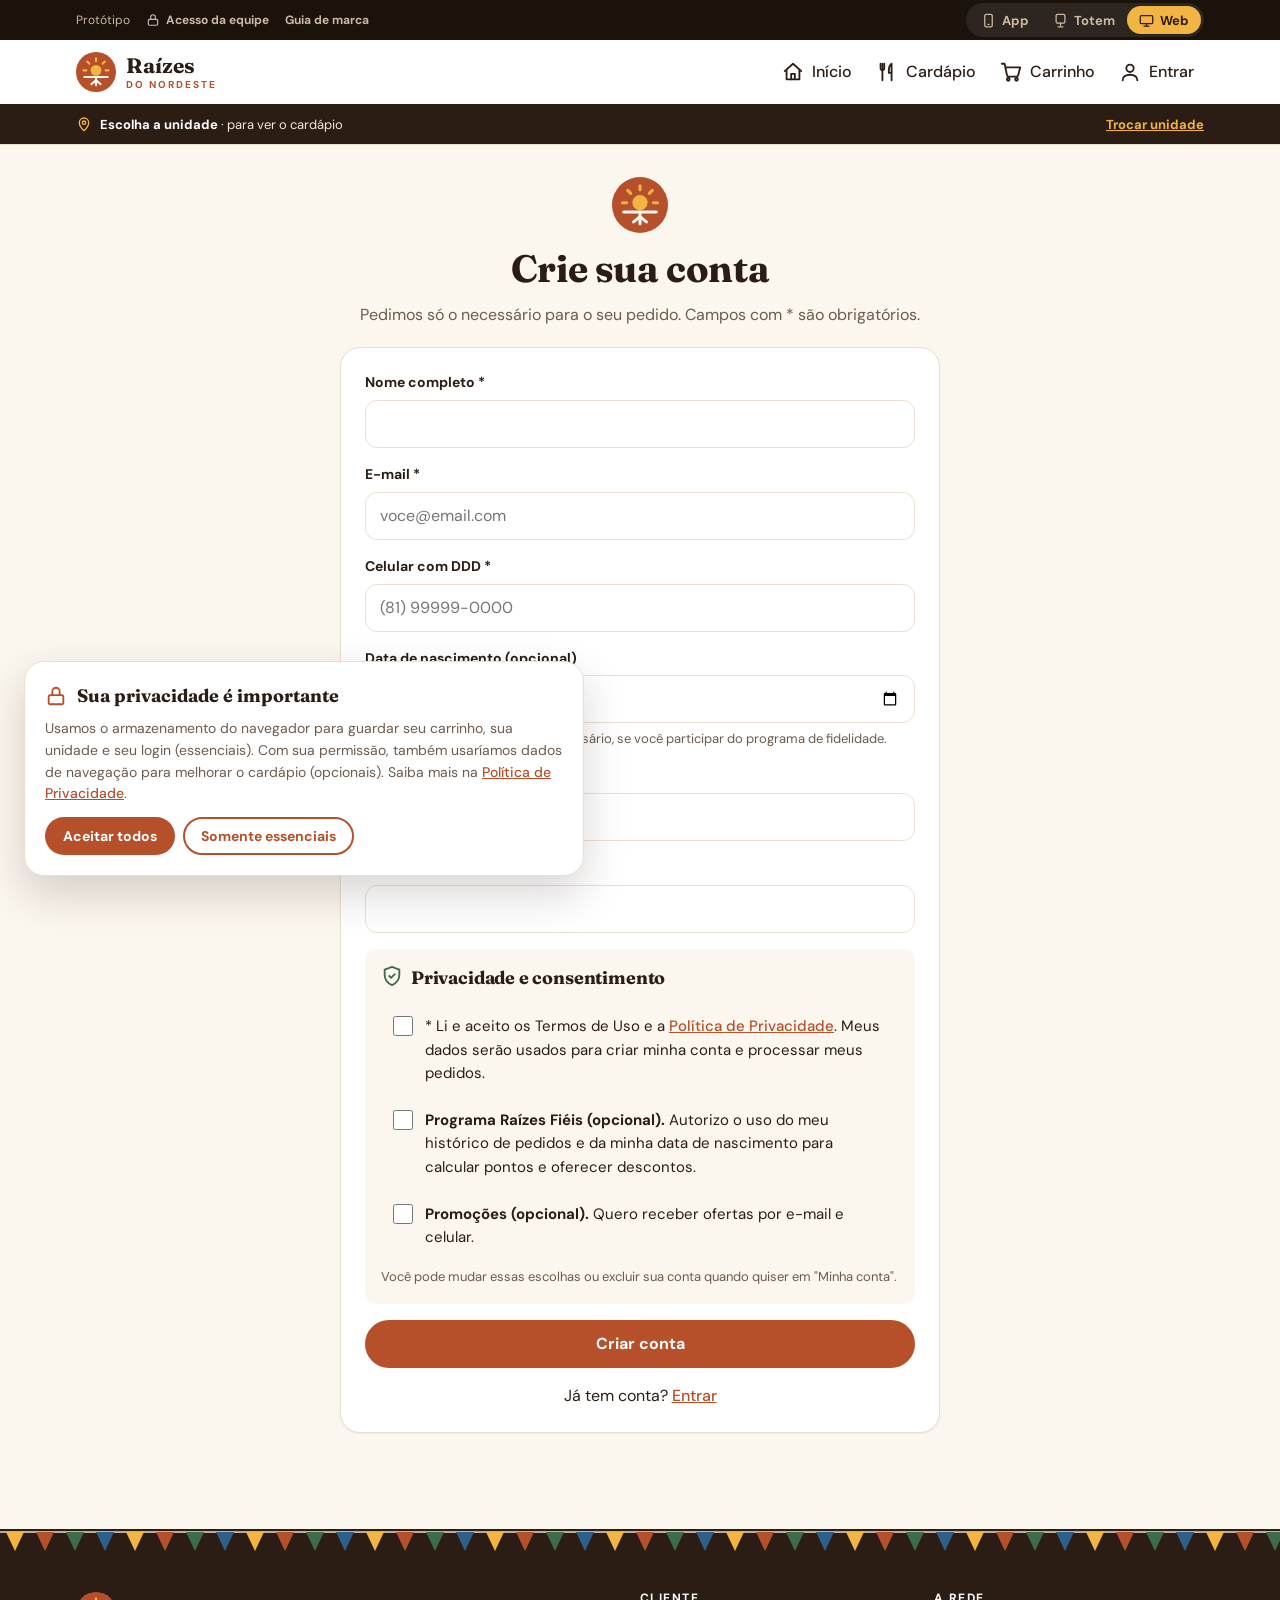
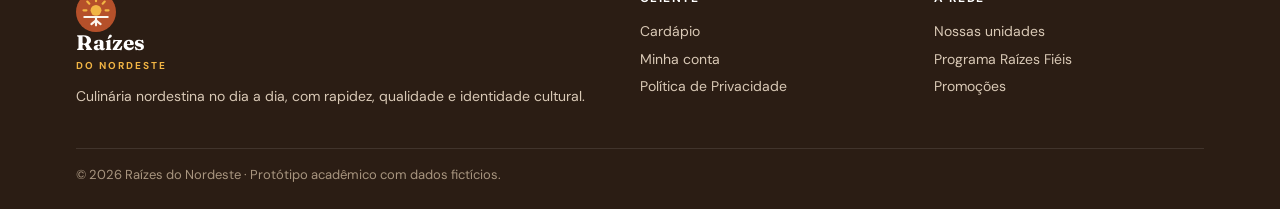
==== cadastro.html @ 204b7883 "Protótipo front-end da rede Raízes do Nordeste Páginas do cliente (início, cardápio, carrinho, pagam" ====
<!DOCTYPE html>
<html lang="pt-BR">
<head>
  <meta charset="UTF-8">
  <meta name="viewport" content="width=device-width, initial-scale=1.0">
  <meta name="theme-color" content="#B5502A">
  <title>Cadastro - Raízes do Nordeste</title>
  <link rel="icon" href="img/logo.svg" type="image/svg+xml">
  <link rel="preconnect" href="https://fonts.googleapis.com">
  <link rel="preconnect" href="https://fonts.gstatic.com" crossorigin>
  <link rel="stylesheet" href="https://fonts.googleapis.com/css2?family=DM+Sans:wght@400;500;700&family=Fraunces:opsz,wght@9..144,600;9..144,700&display=swap">
  <link rel="stylesheet" href="css/style.css?v=9">
</head>
<body>
  <header id="cabecalho"></header>

  <main class="container pagina">
    <div class="auth auth-largo">
      <div class="auth-topo">
        <img src="img/logo.svg" alt="">
        <h1>Crie sua conta</h1>
        <p class="texto-suave">Pedimos só o necessário para o seu pedido. Campos com * são obrigatórios.</p>
      </div>

      <section class="cartao">
        <form id="formCadastro" novalidate>
          <div class="campo">
            <label for="nome">Nome completo *</label>
            <input type="text" id="nome" autocomplete="name">
          </div>
          <div class="campo">
            <label for="email">E-mail *</label>
            <input type="email" id="email" autocomplete="email" placeholder="voce@email.com">
          </div>
          <div class="campo">
            <label for="telefone">Celular com DDD *</label>
            <input type="tel" id="telefone" placeholder="(81) 99999-0000" autocomplete="tel">
          </div>
          <div class="campo">
            <label for="nascimento">Data de nascimento (opcional)</label>
            <input type="date" id="nascimento">
            <p class="ajuda">Usada apenas para ofertas de aniversário, se você participar do programa de fidelidade.</p>
          </div>
          <div class="campo">
            <label for="senha">Senha * (mínimo 6 caracteres)</label>
            <input type="password" id="senha" autocomplete="new-password">
          </div>
          <div class="campo">
            <label for="confirmarSenha">Confirmar senha *</label>
            <input type="password" id="confirmarSenha" autocomplete="new-password">
          </div>

          <div class="caixa-consentimento">
            <h3><span data-icone="escudo"></span>Privacidade e consentimento</h3>

            <label class="opcao-check">
              <input type="checkbox" id="aceiteTermos">
              <span>* Li e aceito os Termos de Uso e a <a href="privacidade.html" target="_blank">Política de Privacidade</a>.
              Meus dados serão usados para criar minha conta e processar meus pedidos.</span>
            </label>

            <label class="opcao-check">
              <input type="checkbox" id="aceiteFidelidade">
              <span><strong>Programa Raízes Fiéis (opcional).</strong> Autorizo o uso do meu histórico de pedidos
              e da minha data de nascimento para calcular pontos e oferecer descontos.</span>
            </label>

            <label class="opcao-check">
              <input type="checkbox" id="aceitePromocoes">
              <span><strong>Promoções (opcional).</strong> Quero receber ofertas por e-mail e celular.</span>
            </label>

            <p class="ajuda">Você pode mudar essas escolhas ou excluir sua conta quando quiser em "Minha conta".</p>
          </div>

          <div id="mensagemCadastro" class="mensagem escondido"></div>
          <button type="submit" class="botao botao-bloco">Criar conta</button>
        </form>

        <p class="centro" style="margin: 16px 0 0;">Já tem conta? <a href="login.html">Entrar</a></p>
      </section>
    </div>
  </main>

  <footer id="rodape"></footer>

  <script src="js/dados.js?v=9"></script>
  <script src="js/comum.js?v=9"></script>
  <script src="js/cadastro.js?v=9"></script>
</body>
</html>
---- css/style.css ----
/* =====================================================================
   RAÍZES DO NORDESTE - DESIGN SYSTEM
   Abordagem mobile-first: o estilo base é para celular e as regras
   de "min-width" no final ajustam para tablet, desktop e totem.
   ===================================================================== */


/* ---------- 1. TOKENS (variáveis da marca) ---------- */

:root {
  /* Cores principais da marca */
  --terracota: #B5502A;
  --terracota-escura: #8E3B1C;
  --terracota-clara: #F8E6DC;
  --sol: #F2B544;
  --sol-escura: #E0A02A;
  --sol-clara: #FDF2D9;
  --mandacaru: #3E6B48;
  --mandacaru-clara: #E4EFE6;
  --cafe: #2B1D14;
  --cafe-medio: #4A3628;

  /* Neutros */
  --areia: #FBF6EE;
  --areia-escura: #F3EADF;
  --branco: #FFFFFF;
  --borda: #EBDFD0;
  --texto: #2B1D14;
  --texto-suave: #6E5B4C;

  /* Cores de feedback */
  --erro: #B42318;
  --erro-clara: #FDECEA;
  --info: #2D5F8B;
  --info-clara: #EAF2F9;

  /* Tipografia */
  --fonte-titulo: "Fraunces", Georgia, serif;
  --fonte-texto: "DM Sans", Arial, Helvetica, sans-serif;

  /* Bordas arredondadas */
  --raio-p: 8px;
  --raio-m: 12px;
  --raio-g: 20px;
  --raio-total: 999px;

  /* Sombras */
  --sombra-p: 0 1px 2px rgba(43, 29, 20, 0.06);
  --sombra-m: 0 8px 24px rgba(43, 29, 20, 0.08);
  --sombra-g: 0 18px 44px rgba(43, 29, 20, 0.18);
}


/* ---------- 2. BASE ---------- */

* {
  box-sizing: border-box;
}

body {
  margin: 0;
  font-family: var(--fonte-texto);
  font-size: 16px;
  line-height: 1.55;
  color: var(--texto);
  background-color: var(--areia);
  -webkit-font-smoothing: antialiased;
  /* Quebra palavras muito longas (ex.: e-mails) para não passar da tela */
  overflow-wrap: break-word;
}

img {
  max-width: 100%;
  display: block;
}

h1,
h2,
h3 {
  font-family: var(--fonte-titulo);
  font-weight: 700;
  line-height: 1.15;
  letter-spacing: -0.01em;
  color: var(--cafe);
  margin: 0 0 12px;
}

h1 {
  font-size: 30px;
}

h2 {
  font-size: 22px;
}

h3 {
  font-size: 18px;
}

p {
  margin: 0 0 12px;
}

a {
  color: var(--terracota);
  font-weight: 500;
}

a:hover {
  color: var(--terracota-escura);
}

:focus-visible {
  outline: 3px solid var(--sol);
  outline-offset: 2px;
}

.escondido {
  display: none !important;
}

.texto-suave {
  color: var(--texto-suave);
}

.texto-pequeno {
  font-size: 14px;
  color: var(--texto-suave);
}

.centro {
  text-align: center;
}

.sobretitulo {
  display: inline-block;
  margin-bottom: 6px;
  font-size: 12px;
  font-weight: 700;
  letter-spacing: 0.14em;
  text-transform: uppercase;
  color: var(--terracota);
}


/* ---------- 3. ESTRUTURA DA PÁGINA ---------- */

.container {
  width: 100%;
  max-width: 1160px;
  margin: 0 auto;
  padding: 0 16px;
}

/* A área da página é um "container": as colunas mudam pela largura dela (ver seção 18) */
.pagina {
  container-type: inline-size;
  container-name: pagina;
  padding-top: 24px;
  padding-bottom: 48px;
}

.pagina-com-barra {
  padding-bottom: 120px;
}

.pagina-topo {
  display: flex;
  flex-wrap: wrap;
  align-items: flex-end;
  justify-content: space-between;
  gap: 16px;
  margin-bottom: 20px;
}

.pagina-topo h1 {
  margin-bottom: 4px;
}

.pagina-topo p {
  margin: 0;
}

.secao {
  margin-bottom: 56px;
}

.secao-cabecalho {
  display: flex;
  flex-wrap: wrap;
  align-items: flex-end;
  justify-content: space-between;
  gap: 12px;
  margin-bottom: 16px;
}

.secao-cabecalho h2 {
  margin: 0;
}

.pilha {
  display: grid;
  gap: 20px;
  align-content: start;
}

.layout-lateral {
  display: grid;
  gap: 20px;
}

/* Evita que tabelas largas estiquem a coluna do grid no celular */
.pilha > *,
.layout-lateral > *,
.grade-relatorios > * {
  min-width: 0;
}


/* ---------- 4. CABEÇALHO ---------- */

/* top negativo: a barra de modo (40px) some ao rolar e o resto do cabeçalho fica fixo */
.cabecalho {
  position: sticky;
  top: -40px;
  z-index: 20;
  background-color: var(--branco);
  border-bottom: 1px solid var(--borda);
}

.cabecalho-linha {
  display: flex;
  align-items: center;
  justify-content: space-between;
  gap: 12px;
  height: 64px;
}

.marca {
  display: flex;
  align-items: center;
  gap: 10px;
  color: var(--cafe);
  text-decoration: none;
}

.marca:hover {
  color: var(--cafe);
}

.marca img {
  width: 40px;
  height: 40px;
}

.marca-nome {
  font-family: var(--fonte-titulo);
  font-size: 21px;
  font-weight: 700;
  line-height: 1;
}

.marca-nome small {
  display: block;
  margin-top: 4px;
  font-family: var(--fonte-texto);
  font-size: 10px;
  font-weight: 700;
  letter-spacing: 0.2em;
  text-transform: uppercase;
  color: var(--terracota);
}

.menu {
  display: flex;
  align-items: center;
  gap: 4px;
}

.menu a {
  position: relative;
  display: flex;
  align-items: center;
  gap: 8px;
  padding: 10px;
  border-radius: var(--raio-m);
  color: var(--texto);
  text-decoration: none;
}

.menu a:hover {
  background-color: var(--areia);
}

.menu a.ativo {
  color: var(--terracota);
  background-color: var(--terracota-clara);
}

/* No celular o menu mostra só os ícones */
.menu a span {
  display: none;
}

.contador {
  position: absolute;
  top: 2px;
  right: 0;
  display: flex;
  align-items: center;
  justify-content: center;
  min-width: 19px;
  height: 19px;
  padding: 0 5px;
  border-radius: var(--raio-total);
  background-color: var(--terracota);
  color: var(--branco);
  font-size: 11px;
  font-weight: 700;
}

.barra-contexto {
  background-color: var(--cafe);
  color: #F3E7D8;
  font-size: 13px;
}

.barra-contexto .container {
  display: flex;
  align-items: center;
  gap: 8px;
  min-height: 38px;
}

.barra-contexto .icone {
  width: 16px;
  height: 16px;
  color: var(--sol);
}

.barra-contexto a {
  margin-left: auto;
  color: var(--sol);
}

.icone {
  width: 22px;
  height: 22px;
  flex-shrink: 0;
}


/* ---------- 5. RODAPÉ ---------- */

.rodape {
  margin-top: 48px;
  padding: 0 0 24px;
  background-color: var(--cafe);
  color: #D9C9B6;
  font-size: 14px;
}

.rodape::before {
  content: "";
  display: block;
  height: 28px;
  margin-bottom: 32px;
  background: url("../img/bandeirinhas.svg") repeat-x;
}

.rodape-grade {
  display: grid;
  gap: 24px;
}

.rodape .marca {
  color: var(--branco);
  margin-bottom: 12px;
}

.rodape .marca-nome small {
  color: var(--sol);
}

.rodape h4 {
  margin: 0 0 10px;
  font-size: 12px;
  letter-spacing: 0.12em;
  text-transform: uppercase;
  color: var(--branco);
}

.rodape a {
  display: block;
  padding: 3px 0;
  color: #D9C9B6;
  font-weight: 400;
  text-decoration: none;
}

.rodape a:hover {
  color: var(--branco);
}

.rodape-final {
  margin: 28px 0 0;
  padding-top: 16px;
  border-top: 1px solid rgba(255, 255, 255, 0.1);
  font-size: 13px;
  color: #A8957F;
}


/* ---------- 6. BOTÕES ---------- */

.botao {
  display: inline-flex;
  align-items: center;
  justify-content: center;
  gap: 8px;
  min-height: 48px;
  padding: 0 22px;
  border: 2px solid transparent;
  border-radius: var(--raio-total);
  background-color: var(--terracota);
  color: var(--branco);
  font-family: var(--fonte-texto);
  font-size: 16px;
  font-weight: 700;
  text-decoration: none;
  cursor: pointer;
  transition: background-color 0.15s, transform 0.1s;
}

.botao:hover {
  background-color: var(--terracota-escura);
  color: var(--branco);
}

.botao:active {
  transform: translateY(1px);
}

.botao:disabled {
  background-color: #D8CBBB;
  color: var(--branco);
  cursor: not-allowed;
}

.botao .icone {
  width: 18px;
  height: 18px;
}

.botao-secundario {
  background-color: transparent;
  border-color: var(--terracota);
  color: var(--terracota);
}

.botao-secundario:hover {
  background-color: var(--terracota-clara);
  color: var(--terracota-escura);
}

.botao-sol {
  background-color: var(--sol);
  color: var(--cafe);
}

.botao-sol:hover {
  background-color: var(--sol-escura);
  color: var(--cafe);
}

.botao-fantasma {
  background-color: transparent;
  color: var(--texto);
}

.botao-fantasma:hover {
  background-color: var(--areia-escura);
  color: var(--texto);
}

.botao-perigo {
  background-color: var(--erro);
}

.botao-perigo:hover {
  background-color: #8F1C13;
}

.botao-pequeno {
  min-height: 38px;
  padding: 0 16px;
  font-size: 14px;
}

.botao-bloco {
  width: 100%;
}


/* ---------- 7. FORMULÁRIOS ---------- */

.campo {
  margin-bottom: 16px;
}

label {
  display: block;
  margin-bottom: 6px;
  font-size: 14px;
  font-weight: 700;
}

input[type="text"],
input[type="email"],
input[type="password"],
input[type="tel"],
input[type="date"],
select {
  width: 100%;
  height: 48px;
  padding: 0 14px;
  border: 1.5px solid var(--borda);
  border-radius: var(--raio-m);
  background-color: var(--branco);
  color: var(--texto);
  font-family: var(--fonte-texto);
  font-size: 16px;
  transition: border-color 0.15s, box-shadow 0.15s;
}

input:focus,
select:focus {
  outline: none;
  border-color: var(--terracota);
  box-shadow: 0 0 0 4px var(--terracota-clara);
}

input:disabled {
  background-color: var(--areia);
  color: var(--texto-suave);
}

input[type="checkbox"],
input[type="radio"] {
  width: 20px;
  height: 20px;
  margin: 1px 0 0;
  flex-shrink: 0;
  accent-color: var(--terracota);
}

.ajuda {
  margin: 6px 0 0;
  font-size: 13px;
  color: var(--texto-suave);
}

.linha {
  display: flex;
  gap: 8px;
}

.linha input {
  flex: 1;
  min-width: 0;
}

.opcao-check {
  display: flex;
  align-items: flex-start;
  gap: 12px;
  padding: 12px;
  margin: 0;
  border-radius: var(--raio-m);
  font-size: 15px;
  font-weight: 400;
  cursor: pointer;
}

.opcao-check:hover {
  background-color: var(--areia);
}

/* Cartão de opção clicável (canal, unidade, tipo de pedido, pagamento) */
.grade-opcoes {
  display: grid;
  gap: 12px;
}

.opcao-cartao {
  position: relative;
  display: flex;
  align-items: center;
  gap: 14px;
  width: 100%;
  margin: 0;
  padding: 16px;
  border: 2px solid var(--borda);
  border-radius: var(--raio-m);
  background-color: var(--branco);
  color: var(--texto);
  font-family: var(--fonte-texto);
  font-size: 16px;
  font-weight: 400;
  text-align: left;
  cursor: pointer;
  transition: border-color 0.15s, background-color 0.15s, box-shadow 0.15s;
}

.opcao-cartao:hover {
  border-color: #D9C3AA;
}

.opcao-cartao.selecionado,
.opcao-cartao:has(input:checked) {
  border-color: var(--terracota);
  background-color: #FFF9F5;
  box-shadow: 0 0 0 3px var(--terracota-clara);
}

/* O radio fica escondido: o próprio cartão mostra a seleção */
.opcao-cartao input[type="radio"] {
  position: absolute;
  opacity: 0;
}

.opcao-cartao:has(input:focus-visible) {
  outline: 3px solid var(--sol);
}

.opcao-cartao strong {
  display: block;
}

.opcao-cartao small {
  display: block;
  font-size: 14px;
  color: var(--texto-suave);
}

.opcao-cartao .selo {
  margin-top: 6px;
}

.icone-caixa {
  display: flex;
  align-items: center;
  justify-content: center;
  width: 46px;
  height: 46px;
  border-radius: var(--raio-m);
  background-color: var(--terracota-clara);
  color: var(--terracota);
  flex-shrink: 0;
}


/* ---------- 8. CARTÕES, SELOS, CHIPS E MENSAGENS ---------- */

.cartao {
  padding: 20px;
  border: 1px solid var(--borda);
  border-radius: var(--raio-g);
  background-color: var(--branco);
  box-shadow: var(--sombra-p);
}

.cartao.secao h2 {
  display: flex;
  align-items: center;
}

.passo-numero {
  display: inline-flex;
  align-items: center;
  justify-content: center;
  width: 30px;
  height: 30px;
  margin-right: 10px;
  border-radius: 50%;
  background-color: var(--terracota);
  color: var(--branco);
  font-family: var(--fonte-texto);
  font-size: 14px;
  flex-shrink: 0;
}

.selo {
  display: inline-flex;
  align-items: center;
  gap: 4px;
  padding: 3px 10px;
  border-radius: var(--raio-total);
  background-color: var(--areia-escura);
  color: var(--texto-suave);
  font-size: 12px;
  font-weight: 700;
  white-space: nowrap;
}

.selo-sol {
  background-color: var(--sol-clara);
  color: #8A5A00;
}

.selo-verde {
  background-color: var(--mandacaru-clara);
  color: var(--mandacaru);
}

.selo-terracota {
  background-color: var(--terracota-clara);
  color: var(--terracota-escura);
}

.selo-erro {
  background-color: var(--erro-clara);
  color: var(--erro);
}

.chips {
  display: flex;
  gap: 8px;
  overflow-x: auto;
  padding: 4px 0 14px;
  scrollbar-width: none;
}

.chip {
  height: 40px;
  padding: 0 18px;
  border: 1.5px solid var(--borda);
  border-radius: var(--raio-total);
  background-color: var(--branco);
  color: var(--texto);
  font-family: var(--fonte-texto);
  font-size: 15px;
  font-weight: 500;
  white-space: nowrap;
  cursor: pointer;
}

.chip:hover {
  border-color: #D9C3AA;
}

.chip.ativo {
  border-color: var(--cafe);
  background-color: var(--cafe);
  color: var(--branco);
}

.mensagem {
  display: flex;
  align-items: flex-start;
  gap: 10px;
  margin: 12px 0;
  padding: 12px 14px;
  border: 1px solid transparent;
  border-radius: var(--raio-m);
  font-size: 15px;
}

.mensagem .icone {
  width: 20px;
  height: 20px;
  margin-top: 1px;
}

.erro {
  background-color: var(--erro-clara);
  border-color: #F6C9C4;
  color: var(--erro);
}

.sucesso {
  background-color: var(--mandacaru-clara);
  border-color: #C4DCC9;
  color: var(--mandacaru);
}

.aviso {
  background-color: var(--sol-clara);
  border-color: #F4DDA6;
  color: #7A5000;
}

.info {
  background-color: var(--info-clara);
  border-color: #CADDEE;
  color: var(--info);
}

.estado-vazio {
  padding: 48px 20px;
  text-align: center;
}

.estado-vazio-icone {
  display: inline-flex;
  align-items: center;
  justify-content: center;
  width: 72px;
  height: 72px;
  margin-bottom: 12px;
  border-radius: 50%;
  background-color: var(--terracota-clara);
  color: var(--terracota);
}

.estado-vazio-icone .icone {
  width: 32px;
  height: 32px;
}

/* Aviso rápido que aparece e some (ex.: item adicionado) */
.toast {
  position: fixed;
  top: 84px;
  left: 50%;
  z-index: 50;
  display: flex;
  align-items: center;
  gap: 8px;
  max-width: calc(100% - 32px);
  padding: 12px 20px;
  border-radius: var(--raio-total);
  background-color: var(--mandacaru);
  color: var(--branco);
  font-weight: 500;
  box-shadow: var(--sombra-g);
  transform: translateX(-50%);
  animation: aparecer 0.25s ease;
}

@keyframes aparecer {
  from {
    opacity: 0;
    transform: translate(-50%, -8px);
  }
  to {
    opacity: 1;
    transform: translate(-50%, 0);
  }
}

.carregando {
  display: inline-block;
  width: 18px;
  height: 18px;
  border: 3px solid rgba(255, 255, 255, 0.4);
  border-top-color: var(--branco);
  border-radius: 50%;
  animation: girar 0.8s linear infinite;
}

@keyframes girar {
  to {
    transform: rotate(360deg);
  }
}


/* ---------- 9. AVISO DE PRIVACIDADE (LGPD) ---------- */

.aviso-lgpd {
  position: fixed;
  left: 16px;
  right: 16px;
  bottom: 16px;
  z-index: 40;
  max-width: 560px;
  padding: 20px;
  border: 1px solid var(--borda);
  border-radius: var(--raio-g);
  background-color: var(--branco);
  box-shadow: var(--sombra-g);
  animation: subir 0.3s ease;
}

@keyframes subir {
  from {
    opacity: 0;
    transform: translateY(16px);
  }
  to {
    opacity: 1;
    transform: translateY(0);
  }
}

.aviso-lgpd-topo {
  display: flex;
  align-items: center;
  gap: 10px;
  margin-bottom: 8px;
  font-family: var(--fonte-titulo);
  font-size: 18px;
  color: var(--cafe);
}

.aviso-lgpd-topo .icone {
  color: var(--terracota);
}

.aviso-lgpd p {
  font-size: 14px;
  color: var(--texto-suave);
}

.aviso-lgpd-botoes {
  display: flex;
  flex-wrap: wrap;
  gap: 8px;
}


/* ---------- 10. PÁGINA INICIAL ---------- */

/* Hero no estilo de loja online: texto à esquerda e vitrine com a foto à direita */
.hero-loja {
  display: grid;
  gap: 40px;
  align-items: center;
  padding: 12px 0 48px;
}

.hero-texto h1 {
  margin: 16px 0;
  font-size: 40px;
  line-height: 1.05;
  letter-spacing: -0.02em;
}

.hero-texto h1 span {
  color: var(--terracota);
}

.hero-texto p {
  max-width: 520px;
  font-size: 18px;
  color: var(--texto-suave);
}

.hero-botoes {
  display: flex;
  flex-wrap: wrap;
  gap: 12px;
  margin: 28px 0 32px;
}

.hero-numeros {
  display: flex;
  flex-wrap: wrap;
  gap: 16px 32px;
}

.hero-numeros strong {
  display: block;
  font-family: var(--fonte-titulo);
  font-size: 26px;
  line-height: 1.1;
  color: var(--cafe);
}

.hero-numeros span {
  font-size: 14px;
  color: var(--texto-suave);
}

.hero-vitrine {
  position: relative;
  margin: 0 8px 24px;
}

/* Bloco terracota inclinado atrás da foto */
.hero-vitrine::before {
  content: "";
  position: absolute;
  top: 10%;
  right: -8px;
  bottom: -16px;
  left: 14%;
  border-radius: 40px;
  background-color: var(--terracota);
  transform: rotate(3deg);
}

.hero-foto {
  position: relative;
  display: flex;
  align-items: center;
  justify-content: center;
  aspect-ratio: 4 / 3;
  border-radius: 32px;
  background-color: var(--branco);
  box-shadow: var(--sombra-g);
  overflow: hidden;
}

.hero-foto img {
  width: 100%;
  height: 100%;
  object-fit: contain;
}

.flutuante {
  position: absolute;
  display: flex;
  align-items: center;
  gap: 12px;
  padding: 10px 16px 10px 10px;
  border-radius: 16px;
  background-color: var(--branco);
  box-shadow: var(--sombra-m);
  font-size: 13px;
}

.flutuante img {
  width: 52px;
  height: 52px;
  border-radius: 12px;
  object-fit: contain;
}

.flutuante strong {
  display: block;
  font-size: 14px;
  line-height: 1.2;
}

.flutuante small {
  display: block;
  font-size: 12px;
  color: var(--texto-suave);
}

.flutuante .preco-mini {
  font-weight: 700;
  color: var(--terracota);
}

.flutuante .icone-caixa {
  width: 40px;
  height: 40px;
  background-color: var(--mandacaru-clara);
  color: var(--mandacaru);
}

.flutuante-produto {
  left: 0;
  bottom: -24px;
}

.flutuante-status {
  top: 16px;
  right: 0;
}

/* Títulos das seções da página inicial */
.titulo-secao {
  font-size: 28px;
}

.link-seta {
  display: inline-flex;
  align-items: center;
  gap: 6px;
  font-weight: 700;
  text-decoration: none;
  white-space: nowrap;
}

.link-seta .icone {
  width: 18px;
  height: 18px;
}

.beneficios {
  display: grid;
  gap: 12px;
  margin-bottom: 56px;
}

.beneficio {
  display: flex;
  align-items: flex-start;
  gap: 14px;
  padding: 18px;
  border: 1px solid var(--borda);
  border-radius: var(--raio-g);
  background-color: var(--branco);
}

.beneficio strong {
  display: block;
}

.beneficio p {
  margin: 0;
  font-size: 14px;
  color: var(--texto-suave);
}

.categorias {
  display: grid;
  grid-template-columns: repeat(2, 1fr);
  gap: 12px;
}

.categoria {
  display: flex;
  flex-direction: column;
  align-items: center;
  gap: 6px;
  padding: 16px 12px;
  border: 1px solid var(--borda);
  border-radius: var(--raio-g);
  background-color: var(--branco);
  color: var(--texto);
  font-weight: 700;
  text-align: center;
  text-decoration: none;
  transition: border-color 0.15s, transform 0.15s;
}

.categoria:hover {
  border-color: var(--terracota);
  color: var(--texto);
  transform: translateY(-2px);
}

.categoria img {
  width: 100px;
  height: 100px;
  object-fit: contain;
}

.categoria small {
  font-size: 13px;
  font-weight: 400;
  color: var(--texto-suave);
}

.banner-fidelidade {
  display: grid;
  gap: 32px;
  align-items: center;
  margin-bottom: 56px;
  padding: 32px 24px;
  border-radius: 28px;
  background: linear-gradient(135deg, var(--cafe) 0%, #5A3A26 100%);
  color: #E8D9C6;
}

.banner-fidelidade h2 {
  font-size: 32px;
  color: var(--branco);
}

.banner-fidelidade .sobretitulo {
  color: var(--sol);
}

.cartao-pontos {
  justify-self: center;
  width: 100%;
  max-width: 340px;
  padding: 24px;
  border-radius: 20px;
  background: linear-gradient(135deg, var(--sol) 0%, #E8962A 100%);
  color: var(--cafe);
  box-shadow: 0 20px 40px rgba(0, 0, 0, 0.25);
  transform: rotate(-3deg);
}

.cartao-pontos span {
  font-size: 12px;
  font-weight: 700;
  letter-spacing: 0.14em;
  text-transform: uppercase;
}

.cartao-pontos strong {
  display: block;
  margin: 20px 0 6px;
  font-family: var(--fonte-titulo);
  font-size: 44px;
  line-height: 1;
}

.cartao-pontos .barra-progresso {
  background-color: rgba(43, 29, 20, 0.15);
}

.cartao-pontos .barra-progresso div {
  background-color: var(--cafe);
}

.grade-promocoes {
  display: grid;
  gap: 16px;
}

.cupom {
  display: flex;
  border: 1px solid var(--borda);
  border-radius: var(--raio-g);
  background-color: var(--branco);
  overflow: hidden;
  box-shadow: var(--sombra-p);
}

.cupom-info {
  flex: 1;
  padding: 18px;
}

.cupom-info h3 {
  margin: 8px 0 4px;
}

.cupom-info p {
  margin: 0;
  font-size: 14px;
  color: var(--texto-suave);
}

.cupom-codigo {
  display: flex;
  flex-direction: column;
  align-items: center;
  justify-content: center;
  min-width: 118px;
  padding: 16px;
  border-left: 2px dashed var(--borda);
  background-color: var(--sol-clara);
  text-align: center;
}

.cupom-codigo small {
  font-size: 12px;
  color: var(--texto-suave);
}

.cupom-codigo strong {
  font-family: var(--fonte-titulo);
  font-size: 18px;
  letter-spacing: 0.04em;
}

.historia {
  display: grid;
  gap: 24px;
  margin-bottom: 56px;
  padding: 32px 24px;
  border: 1px solid var(--borda);
  border-radius: 28px;
  background-color: var(--branco);
}

.historia h2 {
  font-size: 30px;
}

.historia p {
  color: var(--texto-suave);
}

.historia-numeros {
  display: grid;
  grid-template-columns: repeat(3, 1fr);
  gap: 12px;
}

.historia-numeros div {
  padding: 16px 8px;
  border-radius: 16px;
  background-color: var(--areia);
  text-align: center;
}

.historia-numeros strong {
  display: block;
  font-family: var(--fonte-titulo);
  font-size: 28px;
  color: var(--terracota);
}

.historia-numeros span {
  font-size: 13px;
  color: var(--texto-suave);
}

.grade-unidades {
  display: grid;
  gap: 16px;
}

.unidade {
  display: flex;
  flex-direction: column;
  gap: 6px;
  padding: 20px;
  border: 1px solid var(--borda);
  border-radius: var(--raio-g);
  background-color: var(--branco);
}

.unidade.atual {
  border-color: var(--terracota);
  box-shadow: 0 0 0 3px var(--terracota-clara);
}

.unidade h3 {
  margin: 4px 0 0;
}

.unidade p {
  margin: 0;
  font-size: 14px;
  color: var(--texto-suave);
}

.unidade .botao {
  margin-top: 12px;
}

.grade-canais {
  display: grid;
  gap: 16px;
}

.canal {
  padding: 20px;
  border-radius: var(--raio-g);
  background-color: var(--areia-escura);
}

.canal .icone-caixa {
  margin-bottom: 12px;
  background-color: var(--branco);
}

.canal h3 {
  margin-bottom: 6px;
}

.canal p {
  margin: 0;
  font-size: 14px;
  color: var(--texto-suave);
}


/* ---------- 11. CARDÁPIO ---------- */

.grade-produtos {
  display: grid;
  grid-template-columns: 1fr;
  gap: 16px;
}

/* Cartão de produto no estilo de loja online: foto em fundo branco */
.produto {
  display: flex;
  flex-direction: column;
  border: 1px solid var(--borda);
  border-radius: var(--raio-g);
  background-color: var(--branco);
  overflow: hidden;
  box-shadow: var(--sombra-p);
  transition: box-shadow 0.2s, transform 0.2s;
}

.produto:hover {
  box-shadow: var(--sombra-m);
  transform: translateY(-3px);
}

.produto-imagem {
  position: relative;
  display: flex;
  align-items: center;
  justify-content: center;
  aspect-ratio: 4 / 3;
  border-bottom: 1px solid var(--areia-escura);
  background-color: var(--branco);
  overflow: hidden;
}

.produto-imagem img {
  width: 100%;
  height: 100%;
  padding: 8px;
  object-fit: contain;
  transition: transform 0.3s;
}

.produto:hover .produto-imagem img {
  transform: scale(1.05);
}

.produto-imagem .selo {
  position: absolute;
  top: 12px;
  left: 12px;
  z-index: 1;
}

.produto-corpo {
  display: flex;
  flex-direction: column;
  flex: 1;
  padding: 16px;
}

.produto-categoria {
  margin-bottom: 4px;
  font-size: 12px;
  font-weight: 700;
  letter-spacing: 0.08em;
  text-transform: uppercase;
  color: var(--terracota);
}

.produto-corpo h3 {
  margin-bottom: 6px;
}

.produto-corpo p {
  display: -webkit-box;
  margin: 0;
  overflow: hidden;
  font-size: 14px;
  color: var(--texto-suave);
  -webkit-line-clamp: 2;
  -webkit-box-orient: vertical;
}

.produto-rodape {
  display: flex;
  align-items: center;
  justify-content: space-between;
  gap: 8px;
  margin-top: auto;
  padding-top: 16px;
}

.preco {
  font-family: var(--fonte-titulo);
  font-size: 22px;
  font-weight: 700;
  color: var(--cafe);
  white-space: nowrap;
}

.botao-adicionar {
  display: flex;
  align-items: center;
  justify-content: center;
  width: 46px;
  height: 46px;
  border: none;
  border-radius: 50%;
  background-color: var(--terracota);
  color: var(--branco);
  box-shadow: 0 6px 14px rgba(181, 80, 42, 0.35);
  cursor: pointer;
  flex-shrink: 0;
  transition: background-color 0.15s, transform 0.15s;
}

.botao-adicionar:hover {
  background-color: var(--terracota-escura);
  transform: scale(1.06);
}

.produto.indisponivel .produto-imagem img {
  opacity: 0.45;
  filter: grayscale(1);
}

/* Barra fixa com o resumo do carrinho */
.barra-carrinho {
  position: fixed;
  left: 16px;
  right: 16px;
  bottom: 16px;
  z-index: 15;
  display: flex;
  align-items: center;
  justify-content: space-between;
  gap: 12px;
  padding: 8px 8px 8px 22px;
  border-radius: var(--raio-total);
  background-color: var(--cafe);
  color: var(--branco);
  text-decoration: none;
  box-shadow: var(--sombra-g);
}

.barra-carrinho:hover {
  color: var(--branco);
}

.barra-carrinho small {
  display: block;
  font-size: 12px;
  color: #D9C9B6;
}

.barra-carrinho strong {
  font-family: var(--fonte-titulo);
  font-size: 19px;
}


/* ---------- 12. CARRINHO, PAGAMENTO E RESUMO ---------- */

.item-carrinho {
  display: grid;
  grid-template-columns: 64px minmax(0, 1fr);
  gap: 10px 14px;
  align-items: center;
  padding: 14px 0;
  border-bottom: 1px solid var(--borda);
}

.item-carrinho:last-child {
  border-bottom: none;
}

.item-imagem {
  display: flex;
  align-items: center;
  justify-content: center;
  width: 64px;
  height: 64px;
  border: 1px solid var(--areia-escura);
  border-radius: 14px;
  background-color: var(--branco);
  overflow: hidden;
}

.item-imagem img {
  width: 100%;
  height: 100%;
  padding: 4px;
  object-fit: contain;
}

.item-info small {
  display: block;
  font-size: 14px;
  color: var(--texto-suave);
}

.item-acoes {
  grid-column: 2;
  display: flex;
  flex-wrap: wrap;
  align-items: center;
  justify-content: space-between;
  gap: 8px 12px;
}

.item-total {
  font-family: var(--fonte-titulo);
  font-size: 17px;
  white-space: nowrap;
}

.quantidade {
  display: inline-flex;
  align-items: center;
  border: 1.5px solid var(--borda);
  border-radius: var(--raio-total);
}

.quantidade button {
  width: 36px;
  height: 36px;
  border: none;
  background: none;
  color: var(--terracota);
  font-size: 20px;
  font-weight: 700;
  cursor: pointer;
}

.quantidade span {
  min-width: 26px;
  font-weight: 700;
  text-align: center;
}

.link-remover {
  border: none;
  background: none;
  color: var(--texto-suave);
  font-family: var(--fonte-texto);
  font-size: 13px;
  text-decoration: underline;
  cursor: pointer;
}

.link-remover:hover {
  color: var(--erro);
}

.resumo-linha {
  display: flex;
  justify-content: space-between;
  gap: 12px;
  padding: 5px 0;
  color: var(--texto-suave);
}

.resumo-linha span:last-child {
  white-space: nowrap;
}

.resumo-total {
  margin-top: 8px;
  padding-top: 14px;
  border-top: 1px dashed var(--borda);
  color: var(--cafe);
  font-size: 18px;
  font-weight: 700;
}

.resumo-total span:last-child {
  font-family: var(--fonte-titulo);
  font-size: 24px;
}

.desconto-valor {
  color: var(--mandacaru);
  font-weight: 700;
}

.seguro {
  display: flex;
  align-items: center;
  justify-content: center;
  gap: 6px;
  margin: 12px 0 0;
  font-size: 13px;
  color: var(--texto-suave);
}

.seguro .icone {
  width: 16px;
  height: 16px;
}

.caixa-pontos {
  margin: 16px 0;
  padding: 14px;
  border-radius: var(--raio-m);
  background-color: var(--sol-clara);
  font-size: 14px;
}

.caixa-pontos-topo {
  display: flex;
  align-items: center;
  gap: 8px;
  margin-bottom: 4px;
}

.caixa-pontos-topo .icone {
  width: 18px;
  height: 18px;
  color: var(--sol-escura);
}

.caixa-pontos-topo span {
  margin-left: auto;
  font-weight: 700;
}

.caixa-pontos p {
  margin: 0;
}

.caixa-pontos .opcao-check {
  padding: 8px 0 0;
}

.caixa-pontos .opcao-check:hover {
  background: none;
}

.simulacao {
  border: 2px dashed #D9C3AA;
  background-color: #FFFDF9;
  box-shadow: none;
}


/* ---------- 13. ACOMPANHAMENTO DO PEDIDO ---------- */

.pedido-topo {
  display: flex;
  flex-wrap: wrap;
  align-items: center;
  gap: 20px;
}

.ticket {
  padding: 16px 24px;
  border: 2px dashed var(--sol);
  border-radius: var(--raio-g);
  background-color: var(--sol-clara);
  text-align: center;
}

.ticket small {
  display: block;
  font-size: 12px;
  font-weight: 700;
  letter-spacing: 0.1em;
  text-transform: uppercase;
  color: var(--texto-suave);
}

.ticket strong {
  display: block;
  font-family: var(--fonte-titulo);
  font-size: 52px;
  line-height: 1.05;
  color: var(--cafe);
}

/* Linha do tempo do status: vertical no celular */
.etapas {
  display: grid;
  margin: 28px 0 8px;
  padding: 0;
  list-style: none;
}

.etapa {
  position: relative;
  display: flex;
  align-items: center;
  gap: 14px;
  padding-bottom: 24px;
  color: var(--texto-suave);
}

.etapa:last-child {
  padding-bottom: 0;
}

.etapa::before {
  content: "";
  position: absolute;
  top: 38px;
  bottom: 0;
  left: 18px;
  width: 2px;
  background-color: var(--borda);
}

.etapa:last-child::before {
  display: none;
}

.etapa-marcador {
  position: relative;
  z-index: 1;
  display: flex;
  align-items: center;
  justify-content: center;
  width: 38px;
  height: 38px;
  border: 2px solid var(--borda);
  border-radius: 50%;
  background-color: var(--branco);
  font-weight: 700;
  flex-shrink: 0;
}

.etapa-marcador .icone {
  width: 18px;
  height: 18px;
}

.etapa.feita {
  color: var(--mandacaru);
}

.etapa.feita::before {
  background-color: var(--mandacaru);
}

.etapa.feita .etapa-marcador {
  border-color: var(--mandacaru);
  background-color: var(--mandacaru);
  color: var(--branco);
}

.etapa.atual {
  color: var(--cafe);
  font-weight: 700;
}

.etapa.atual .etapa-marcador {
  border-color: var(--terracota);
  background-color: var(--terracota);
  color: var(--branco);
  box-shadow: 0 0 0 6px var(--terracota-clara);
}

.etapa.cancelada {
  color: var(--erro);
  font-weight: 700;
}

.etapa.cancelada .etapa-marcador {
  border-color: var(--erro);
  background-color: var(--erro);
  color: var(--branco);
}


/* ---------- 14. LOGIN, CADASTRO E CONTA ---------- */

.auth {
  max-width: 480px;
  margin: 8px auto 0;
}

.auth-largo {
  max-width: 600px;
}

.auth-topo {
  margin-bottom: 20px;
  text-align: center;
}

.auth-topo img {
  width: 56px;
  height: 56px;
  margin: 0 auto 14px;
}

.auth .cartao {
  padding: 24px;
}

.caixa-consentimento {
  margin: 8px 0 16px;
  padding: 16px;
  border-radius: var(--raio-m);
  background-color: var(--areia);
}

.caixa-consentimento h3 {
  display: flex;
  align-items: center;
  gap: 8px;
}

.caixa-consentimento h3 .icone {
  color: var(--mandacaru);
}

.caixa-consentimento .opcao-check:hover {
  background-color: var(--areia-escura);
}

.perfil {
  display: flex;
  align-items: center;
  gap: 14px;
}

.avatar {
  display: flex;
  align-items: center;
  justify-content: center;
  width: 60px;
  height: 60px;
  border-radius: 50%;
  background-color: var(--terracota);
  color: var(--branco);
  font-family: var(--fonte-titulo);
  font-size: 26px;
  font-weight: 700;
  flex-shrink: 0;
}

.cartao-fidelidade {
  position: relative;
  padding: 24px;
  border-radius: var(--raio-g);
  background: linear-gradient(135deg, var(--cafe) 0%, #5A3A26 100%);
  color: #E8D9C6;
  overflow: hidden;
}

.cartao-fidelidade::after {
  content: "";
  position: absolute;
  top: -50px;
  right: -50px;
  width: 180px;
  height: 180px;
  border-radius: 50%;
  background: radial-gradient(circle, rgba(242, 181, 68, 0.45), transparent 70%);
}

.cartao-fidelidade h2 {
  color: var(--branco);
}

.cartao-fidelidade .sobretitulo {
  color: var(--sol);
}

.cartao-fidelidade a {
  color: var(--sol);
}

.pontos-grande {
  margin: 4px 0 0;
  font-family: var(--fonte-titulo);
  font-size: 48px;
  font-weight: 700;
  line-height: 1;
  color: var(--sol);
}

.pontos-grande small {
  font-family: var(--fonte-texto);
  font-size: 16px;
  color: #E8D9C6;
}

.barra-progresso {
  height: 8px;
  margin: 16px 0 10px;
  border-radius: var(--raio-total);
  background-color: rgba(255, 255, 255, 0.15);
  overflow: hidden;
}

.barra-progresso div {
  height: 100%;
  border-radius: var(--raio-total);
  background-color: var(--sol);
}

.lista-pedidos {
  display: grid;
}

.linha-pedido {
  display: flex;
  flex-wrap: wrap;
  align-items: center;
  gap: 8px 12px;
  padding: 14px 0;
  border-bottom: 1px solid var(--borda);
}

.linha-pedido:last-child {
  border-bottom: none;
}

.linha-pedido div {
  flex: 1;
  min-width: 140px;
}

.linha-pedido small {
  display: block;
  color: var(--texto-suave);
}

.acoes-direitos {
  display: grid;
  gap: 10px;
}

.documento {
  max-width: 800px;
  margin: 0 auto;
}

.documento h2 {
  margin-top: 28px;
}

.documento li {
  margin-bottom: 6px;
}


/* ---------- 15. PAINÉIS DA EQUIPE (COZINHA E GERENTE) ---------- */

.painel-topo {
  background-color: var(--cafe);
  color: var(--branco);
}

.painel-topo .container {
  display: flex;
  align-items: center;
  justify-content: space-between;
  gap: 12px;
  height: 68px;
}

.painel-titulo {
  display: flex;
  align-items: center;
  gap: 12px;
}

.painel-titulo img {
  width: 38px;
  height: 38px;
}

.painel-titulo strong {
  display: block;
  font-family: var(--fonte-titulo);
  font-size: 18px;
  line-height: 1.1;
}

.painel-titulo small {
  font-size: 11px;
  font-weight: 700;
  letter-spacing: 0.14em;
  text-transform: uppercase;
  color: var(--sol);
}

.painel-topo a {
  color: var(--sol);
}

.painel-acoes {
  display: flex;
  align-items: center;
  gap: 16px;
  font-size: 14px;
}

.painel-acoes span {
  color: #D9C9B6;
}

/* Atalhos do protótipo na barra escura do topo */
.barra-modo-links {
  display: flex;
  align-items: center;
  gap: 16px;
}

.barra-modo-links a {
  display: flex;
  align-items: center;
  gap: 6px;
  color: #CDB9A3;
  font-weight: 700;
  text-decoration: none;
}

.barra-modo-links a:hover {
  color: var(--branco);
}

.barra-modo-links .icone {
  width: 14px;
  height: 14px;
}

.campo-filtro {
  min-width: 240px;
}

.campo-filtro select {
  margin: 0;
}

.quadro {
  display: grid;
  gap: 16px;
}

.coluna {
  min-height: 160px;
  padding: 14px;
  border-radius: var(--raio-g);
  background-color: var(--areia-escura);
}

.coluna-titulo {
  display: flex;
  align-items: center;
  justify-content: space-between;
  margin-bottom: 12px;
  font-weight: 700;
}

.pedido-cozinha {
  margin-bottom: 12px;
  padding: 14px;
  border-left: 5px solid var(--sol);
  border-radius: var(--raio-m);
  background-color: var(--branco);
  box-shadow: var(--sombra-p);
}

.coluna-preparo .pedido-cozinha {
  border-left-color: var(--terracota);
}

.coluna-pronto .pedido-cozinha {
  border-left-color: var(--mandacaru);
}

.pedido-cozinha-topo {
  display: flex;
  align-items: baseline;
  justify-content: space-between;
  gap: 8px;
}

.pedido-cozinha-topo strong {
  font-family: var(--fonte-titulo);
  font-size: 22px;
}

.pedido-cozinha ul {
  margin: 10px 0;
  padding-left: 18px;
}

.pedido-cozinha-botoes {
  display: flex;
  flex-wrap: wrap;
  gap: 8px;
}

.coluna-vazia {
  padding: 16px;
  text-align: center;
  font-size: 14px;
  color: var(--texto-suave);
}

.indicadores {
  display: grid;
  gap: 16px;
  margin-bottom: 20px;
}

.indicador {
  padding: 20px;
  border: 1px solid var(--borda);
  border-radius: var(--raio-g);
  background-color: var(--branco);
}

.indicador span {
  font-size: 14px;
  color: var(--texto-suave);
}

.indicador strong {
  display: block;
  margin: 4px 0;
  font-family: var(--fonte-titulo);
  font-size: 32px;
  color: var(--cafe);
}

.indicador small {
  color: var(--texto-suave);
}

.grade-relatorios {
  display: grid;
  gap: 20px;
  margin-bottom: 20px;
}

.tabela-rolagem {
  overflow-x: auto;
}

table {
  width: 100%;
  border-collapse: collapse;
  font-size: 15px;
}

th {
  padding: 10px 12px;
  border-bottom: 1.5px solid var(--borda);
  color: var(--texto-suave);
  font-size: 12px;
  font-weight: 700;
  letter-spacing: 0.06em;
  text-align: left;
  text-transform: uppercase;
  white-space: nowrap;
}

td {
  padding: 12px;
  border-bottom: 1px solid #F2E9DD;
}

tr:last-child td {
  border-bottom: none;
}

.numero {
  text-align: right;
  white-space: nowrap;
}

.barra-valor {
  min-width: 80px;
  height: 8px;
  border-radius: var(--raio-total);
  background-color: var(--areia-escura);
  overflow: hidden;
}

.barra-valor div {
  height: 100%;
  border-radius: var(--raio-total);
  background-color: var(--terracota);
}


/* ---------- 16. GUIA DE MARCA ---------- */

.ds-secao {
  margin-bottom: 24px;
}

.ds-logos {
  display: grid;
  gap: 16px;
}

.ds-logo {
  display: flex;
  align-items: center;
  justify-content: center;
  min-height: 140px;
  border-radius: var(--raio-g);
  border: 1px solid var(--borda);
}

.ds-logo-escuro {
  background-color: var(--cafe);
}

.ds-logo-escuro .marca {
  color: var(--branco);
}

.ds-logo-escuro .marca-nome small {
  color: var(--sol);
}

.ds-logo .marca img {
  width: 56px;
  height: 56px;
}

.ds-logo .marca-nome {
  font-size: 28px;
}

.ds-cores {
  display: grid;
  grid-template-columns: repeat(2, 1fr);
  gap: 12px;
}

.amostra {
  border: 1px solid var(--borda);
  border-radius: var(--raio-m);
  background-color: var(--branco);
  overflow: hidden;
}

.amostra-cor {
  height: 72px;
}

.amostra-info {
  padding: 10px 12px;
  font-size: 13px;
}

.amostra-info strong {
  display: block;
  font-size: 14px;
}

.amostra-info code {
  color: var(--texto-suave);
}

.ds-linha {
  display: flex;
  flex-wrap: wrap;
  align-items: center;
  gap: 12px;
  margin-bottom: 12px;
}

.ds-tipo {
  padding: 12px 0;
  border-bottom: 1px solid var(--borda);
}

.ds-tipo small {
  display: block;
  color: var(--texto-suave);
}

.ds-icones {
  display: flex;
  flex-wrap: wrap;
  gap: 12px;
}

.ds-icones span {
  display: flex;
  align-items: center;
  justify-content: center;
  width: 48px;
  height: 48px;
  border: 1px solid var(--borda);
  border-radius: var(--raio-m);
  background-color: var(--branco);
}

/* Miniaturas das fotos no guia de marca */
.ds-icones .ds-foto {
  width: 96px;
  height: 96px;
  overflow: hidden;
}

.ds-foto img {
  width: 100%;
  height: 100%;
  object-fit: contain;
}


/* ---------- 17. SELETOR DE MODO, JANELA DE UNIDADE E NAVEGAÇÃO DO APP ---------- */

/* Barra do topo para o avaliador trocar entre App, Totem e Web */
.barra-modo {
  background-color: #1B120C;
  color: #CDB9A3;
  font-size: 12px;
}

.barra-modo .container {
  display: flex;
  align-items: center;
  justify-content: space-between;
  gap: 12px;
  height: 40px;
}

.seletor-modo {
  display: flex;
  padding: 3px;
  border-radius: var(--raio-total);
  background-color: rgba(255, 255, 255, 0.08);
}

.seletor-modo button {
  display: flex;
  align-items: center;
  gap: 6px;
  height: 28px;
  padding: 0 12px;
  border: none;
  border-radius: var(--raio-total);
  background: none;
  color: #CDB9A3;
  font-family: var(--fonte-texto);
  font-size: 13px;
  font-weight: 700;
  cursor: pointer;
}

.seletor-modo button:hover {
  color: var(--branco);
}

.seletor-modo button.ativo {
  background-color: var(--sol);
  color: var(--cafe);
}

.seletor-modo .icone {
  width: 15px;
  height: 15px;
}

/* Botão da unidade na barra marrom do cabeçalho */
.botao-unidade {
  display: flex;
  align-items: center;
  gap: 8px;
  width: 100%;
  min-height: 40px;
  padding: 0;
  border: none;
  background: none;
  color: #F3E7D8;
  font-family: var(--fonte-texto);
  font-size: 13px;
  text-align: left;
  cursor: pointer;
}

.botao-unidade > span:nth-child(2) {
  min-width: 0;
  overflow: hidden;
  text-overflow: ellipsis;
  white-space: nowrap;
}

.botao-unidade strong {
  color: var(--branco);
}

.botao-unidade-trocar {
  margin-left: auto;
  color: var(--sol);
  font-weight: 700;
  text-decoration: underline;
  white-space: nowrap;
}

/* Janela (dialog) de escolha da unidade */
.janela {
  width: calc(100% - 32px);
  max-width: 560px;
  max-height: calc(100% - 48px);
  padding: 24px;
  border: none;
  border-radius: var(--raio-g);
  background-color: var(--branco);
  color: var(--texto);
  box-shadow: var(--sombra-g);
}

.janela::backdrop {
  background-color: rgba(43, 29, 20, 0.55);
}

.janela-topo {
  display: flex;
  align-items: center;
  justify-content: space-between;
  gap: 12px;
  margin-bottom: 8px;
}

.janela-topo h2 {
  margin: 0;
}

.botao-fechar {
  width: 40px;
  height: 40px;
  border: none;
  border-radius: 50%;
  background-color: var(--areia-escura);
  color: var(--texto);
  font-size: 24px;
  line-height: 1;
  cursor: pointer;
}

/* Barra de navegação de baixo (só no modo App) */
.nav-app {
  display: none;
}

.nav-app a {
  position: relative;
  display: flex;
  flex-direction: column;
  align-items: center;
  gap: 2px;
  padding: 6px 12px;
  color: var(--texto-suave);
  font-size: 11px;
  font-weight: 700;
  text-decoration: none;
}

.nav-app a.ativo {
  color: var(--terracota);
}

.nav-app .contador {
  top: 0;
  right: 6px;
}


/* ---------- 18. TELAS MAIORES ---------- */

/* Cabeçalho, rodapé e elementos fixos seguem a largura da janela */
@media (min-width: 768px) {
  .menu a span {
    display: inline;
  }

  .contador {
    position: static;
  }

  .rodape-grade {
    grid-template-columns: 2fr 1fr 1fr;
  }

  .aviso-lgpd {
    left: 24px;
    bottom: 24px;
  }

  .barra-carrinho {
    left: auto;
    right: 24px;
    bottom: 24px;
    width: 380px;
  }
}

/* Celular pequeno: a barra do protótipo fica mais compacta para caber na tela */
@media (max-width: 480px) {
  .barra-modo-rotulo,
  .link-guia,
  .seletor-modo .icone {
    display: none;
  }

  .seletor-modo button {
    padding: 0 10px;
  }
}

/* O conteúdo usa "container queries": as colunas dependem da largura da área
   da página e não da janela. Assim o modo App (que tem largura de celular)
   mostra o layout de celular mesmo num computador. */
@container pagina (min-width: 600px) {
  .grade-produtos {
    grid-template-columns: repeat(2, 1fr);
  }

  .grade-opcoes {
    grid-template-columns: repeat(2, 1fr);
  }

  .janela .grade-opcoes {
    grid-template-columns: 1fr;
  }

  .beneficios {
    grid-template-columns: repeat(2, 1fr);
  }

  .categorias {
    grid-template-columns: repeat(3, 1fr);
  }

  .grade-unidades,
  .grade-canais,
  .grade-promocoes {
    grid-template-columns: repeat(2, 1fr);
  }

  .ds-cores {
    grid-template-columns: repeat(4, 1fr);
  }

  .item-carrinho {
    grid-template-columns: 72px 1fr auto;
  }

  .item-imagem {
    width: 72px;
    height: 72px;
  }

  .item-acoes {
    grid-column: auto;
    gap: 20px;
  }
}

@container pagina (min-width: 720px) {
  h1 {
    font-size: 38px;
  }

  .titulo-secao {
    font-size: 34px;
  }

  .grade-opcoes-3 {
    grid-template-columns: repeat(3, 1fr);
  }

  .indicadores {
    grid-template-columns: repeat(3, 1fr);
  }

  .ds-logos {
    grid-template-columns: 1fr 1fr;
  }

  .banner-fidelidade {
    grid-template-columns: 1.3fr 1fr;
    padding: 48px;
  }

  .banner-fidelidade h2 {
    font-size: 40px;
  }

  /* Linha do tempo do pedido fica horizontal */
  .etapas {
    grid-template-columns: repeat(4, 1fr);
  }

  .etapa {
    flex-direction: column;
    gap: 10px;
    padding-bottom: 0;
    text-align: center;
  }

  .etapa::before {
    top: 18px;
    bottom: auto;
    left: calc(50% + 19px);
    right: calc(-50% + 19px);
    width: auto;
    height: 2px;
  }
}

@container pagina (min-width: 880px) {
  .hero-loja {
    grid-template-columns: 1.05fr 1fr;
    gap: 64px;
    padding: 40px 0 72px;
  }

  .hero-texto h1 {
    font-size: 58px;
  }

  .hero-vitrine {
    margin: 0 24px 0 32px;
  }

  .flutuante-produto {
    left: -32px;
  }

  .flutuante-status {
    right: -24px;
  }

  .historia {
    grid-template-columns: 1.2fr 1fr;
    align-items: center;
    padding: 48px;
  }

  .historia h2 {
    font-size: 38px;
  }
}

@container pagina (min-width: 960px) {
  .grade-produtos {
    grid-template-columns: repeat(3, 1fr);
  }

  .beneficios,
  .grade-unidades,
  .grade-canais {
    grid-template-columns: repeat(4, 1fr);
  }

  .categorias {
    grid-template-columns: repeat(6, 1fr);
  }

  .grade-promocoes {
    grid-template-columns: repeat(2, 1fr);
  }

  .layout-lateral {
    grid-template-columns: 1fr 380px;
    align-items: start;
  }

  .layout-lateral > aside {
    position: sticky;
    top: 124px;
  }

  .quadro {
    grid-template-columns: repeat(3, 1fr);
  }
}

@container pagina (min-width: 1080px) {
  .grade-produtos {
    grid-template-columns: repeat(4, 1fr);
  }

  .grade-relatorios {
    grid-template-columns: 1fr 1fr;
  }
}


/* ---------- 19. MODO APP (simula o aplicativo no celular) ---------- */

html.modo-app {
  background-color: #E5DACB;
}

/* A página fica com largura de celular, centralizada, como uma tela de app */
html.modo-app body {
  max-width: 430px;
  min-height: 100vh;
  margin: 0 auto;
  padding-bottom: 76px;
  box-shadow: 0 0 0 1px var(--borda), var(--sombra-g);
}

html.modo-app .menu,
html.modo-app .rodape,
html.modo-app .barra-modo-rotulo,
html.modo-app .link-guia {
  display: none;
}

html.modo-app .nav-app {
  position: fixed;
  left: max(0px, calc(50% - 215px));
  right: max(0px, calc(50% - 215px));
  bottom: 0;
  z-index: 25;
  display: flex;
  justify-content: space-around;
  padding: 6px 4px 10px;
  border-top: 1px solid var(--borda);
  background-color: var(--branco);
}

html.modo-app .barra-carrinho,
html.modo-app .aviso-lgpd {
  left: max(16px, calc(50% - 199px));
  right: max(16px, calc(50% - 199px));
  bottom: 88px;
  width: auto;
}


/* ---------- 20. MODO TOTEM (tela grande de toque, uso em pé) ---------- */

html.modo-totem body {
  font-size: 19px;
}

html.modo-totem .rodape {
  display: none;
}

html.modo-totem .cabecalho-linha {
  height: 80px;
}

html.modo-totem .marca img {
  width: 52px;
  height: 52px;
}

html.modo-totem .botao {
  min-height: 60px;
  padding: 0 28px;
  font-size: 19px;
}

html.modo-totem .botao-adicionar {
  width: 60px;
  height: 60px;
}

html.modo-totem .chip {
  height: 52px;
  padding: 0 24px;
  font-size: 18px;
}

html.modo-totem .quantidade button {
  width: 52px;
  height: 52px;
  font-size: 24px;
}

html.modo-totem input[type="text"],
html.modo-totem input[type="email"],
html.modo-totem input[type="password"],
html.modo-totem select {
  height: 58px;
  font-size: 19px;
}

@container pagina (min-width: 960px) {
  html.modo-totem .grade-produtos {
    grid-template-columns: repeat(3, 1fr);
  }
}


/* Respeita quem prefere menos animação */
@media (prefers-reduced-motion: reduce) {
  * {
    animation: none !important;
    transition: none !important;
  }
}
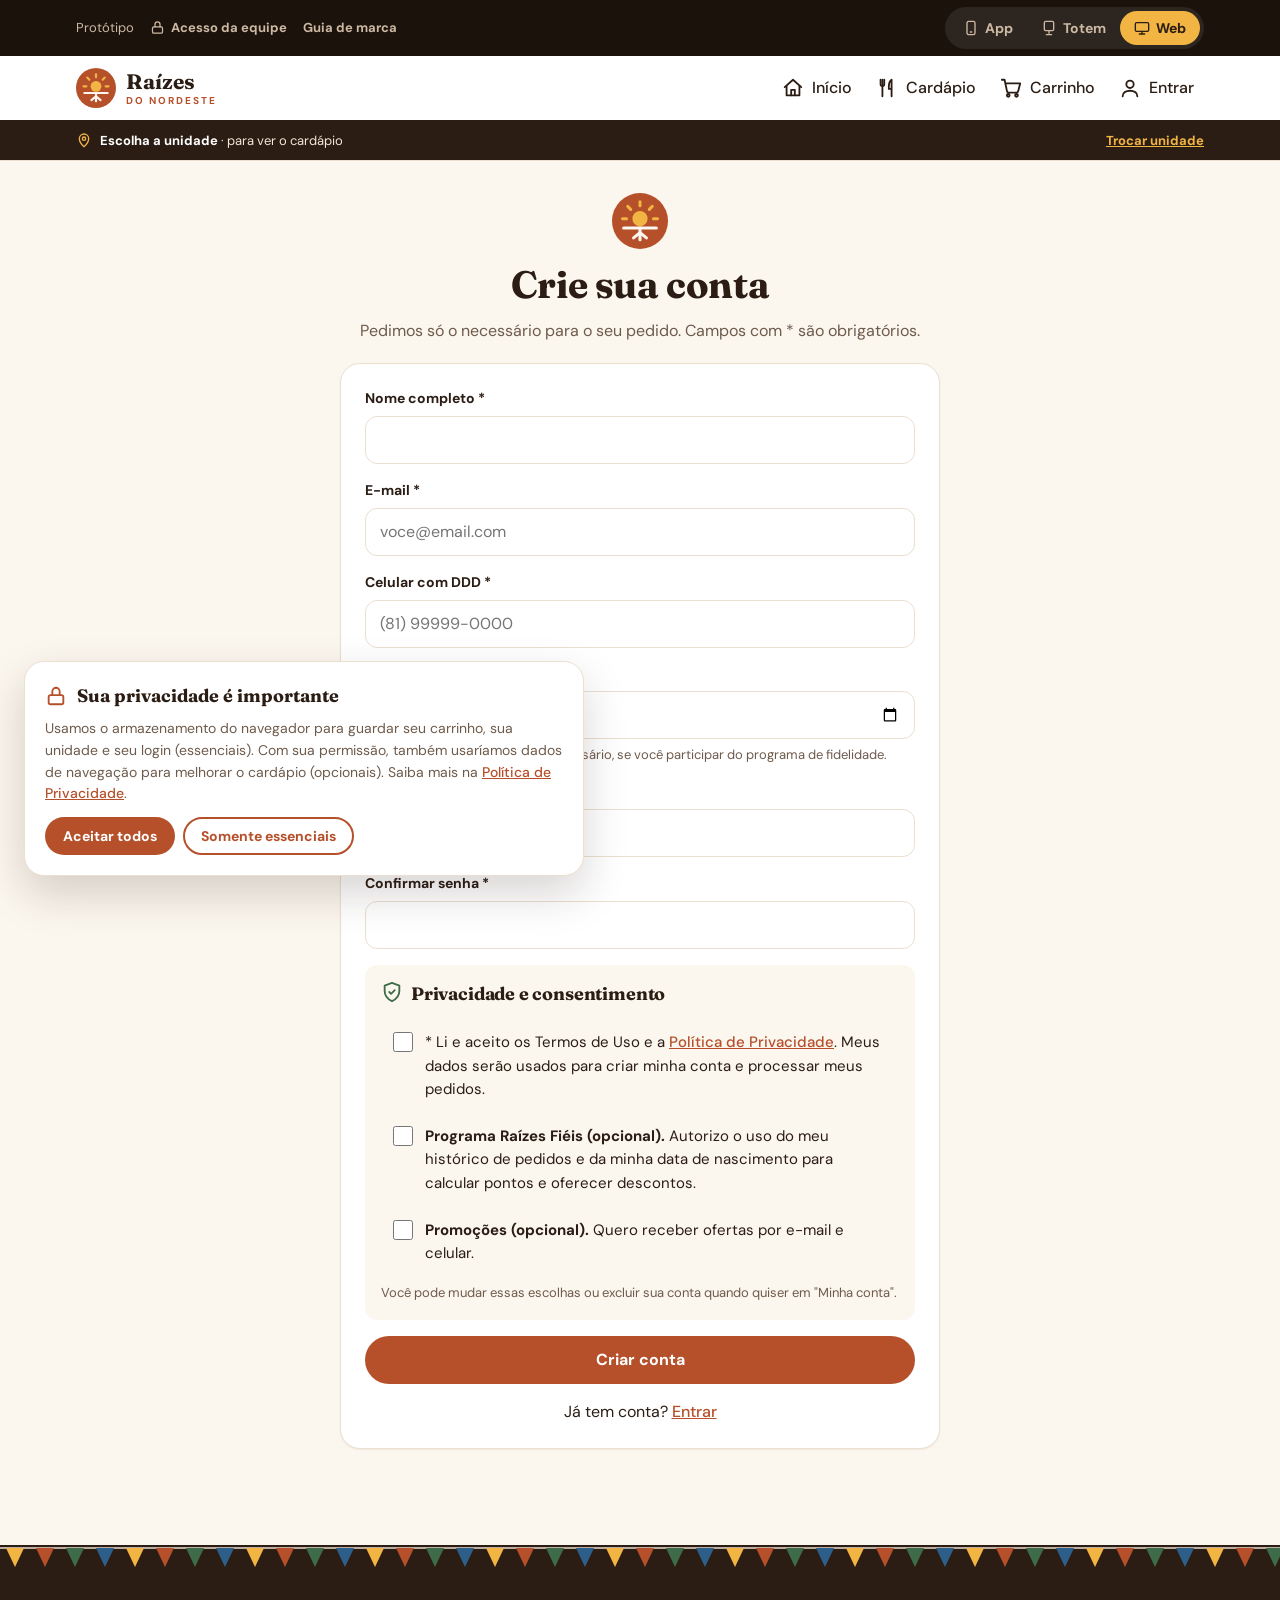
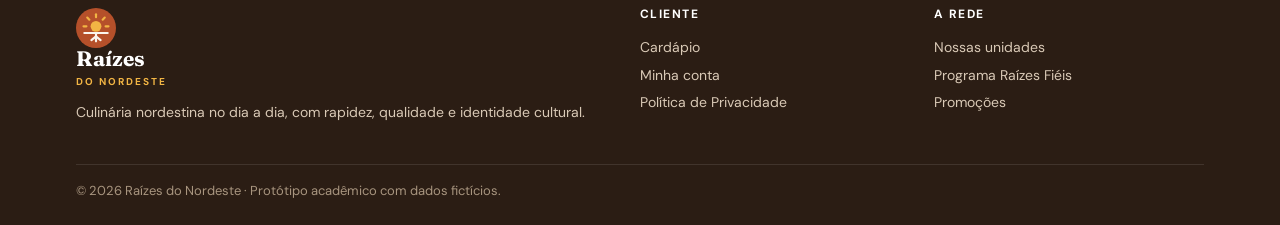
==== commit 398ca664: "Atualiza a versão dos arquivos CSS e JS para v=14 Força os navegadores a baixarem os estilos novos e" ====
--- a/cadastro.html
+++ b/cadastro.html
@@ -9,7 +9,7 @@
   <link rel="preconnect" href="https://fonts.googleapis.com">
   <link rel="preconnect" href="https://fonts.gstatic.com" crossorigin>
   <link rel="stylesheet" href="https://fonts.googleapis.com/css2?family=DM+Sans:wght@400;500;700&family=Fraunces:opsz,wght@9..144,600;9..144,700&display=swap">
-  <link rel="stylesheet" href="css/style.css?v=9">
+  <link rel="stylesheet" href="css/style.css?v=14">
 </head>
 <body>
   <header id="cabecalho"></header>
@@ -84,8 +84,8 @@
 
   <footer id="rodape"></footer>
 
-  <script src="js/dados.js?v=9"></script>
-  <script src="js/comum.js?v=9"></script>
-  <script src="js/cadastro.js?v=9"></script>
+  <script src="js/dados.js?v=14"></script>
+  <script src="js/comum.js?v=14"></script>
+  <script src="js/cadastro.js?v=14"></script>
 </body>
 </html>
--- a/css/style.css
+++ b/css/style.css
@@ -38,6 +38,9 @@
   --fonte-titulo: "Fraunces", Georgia, serif;
   --fonte-texto: "DM Sans", Arial, Helvetica, sans-serif;
 
+  /* Altura da barra do protótipo (App, Totem, Web); no celular fica menor */
+  --altura-barra-modo: 56px;
+
   /* Bordas arredondadas */
   --raio-p: 8px;
   --raio-m: 12px;
@@ -219,10 +222,10 @@
 
 /* ---------- 4. CABEÇALHO ---------- */
 
-/* top negativo: a barra de modo (40px) some ao rolar e o resto do cabeçalho fica fixo */
+/* top negativo: a barra de modo some ao rolar e o resto do cabeçalho fica fixo */
 .cabecalho {
   position: sticky;
-  top: -40px;
+  top: calc(-1 * var(--altura-barra-modo));
   z-index: 20;
   background-color: var(--branco);
   border-bottom: 1px solid var(--borda);
@@ -1481,6 +1484,42 @@
   transform: scale(1.06);
 }
 
+/* Contador do cartão (− quantidade +): aparece no lugar do botão depois que o produto é adicionado */
+.contador-produto {
+  display: flex;
+  align-items: center;
+  height: 46px;
+  border-radius: var(--raio-total);
+  background-color: var(--terracota);
+  color: var(--branco);
+  box-shadow: 0 6px 14px rgba(181, 80, 42, 0.35);
+  flex-shrink: 0;
+}
+
+.contador-produto button {
+  width: 42px;
+  height: 46px;
+  border: none;
+  border-radius: var(--raio-total);
+  background: none;
+  color: var(--branco);
+  font-family: var(--fonte-texto);
+  font-size: 22px;
+  font-weight: 700;
+  cursor: pointer;
+}
+
+.contador-produto button:hover {
+  background-color: var(--terracota-escura);
+}
+
+.contador-produto span {
+  min-width: 22px;
+  font-size: 17px;
+  font-weight: 700;
+  text-align: center;
+}
+
 .produto.indisponivel .produto-imagem img {
   opacity: 0.45;
   filter: grayscale(1);
@@ -2077,6 +2116,12 @@
   color: #CDB9A3;
   font-weight: 700;
   text-decoration: none;
+  white-space: nowrap;
+}
+
+/* Texto curto dos links: só aparece no celular */
+.barra-modo-links .texto-curto {
+  display: none;
 }
 
 .barra-modo-links a:hover {
@@ -2084,8 +2129,8 @@
 }
 
 .barra-modo-links .icone {
-  width: 14px;
-  height: 14px;
+  width: 15px;
+  height: 15px;
 }
 
 .campo-filtro {
@@ -2377,7 +2422,7 @@
 .barra-modo {
   background-color: #1B120C;
   color: #CDB9A3;
-  font-size: 12px;
+  font-size: 13px;
 }
 
 .barra-modo .container {
@@ -2385,12 +2430,12 @@
   align-items: center;
   justify-content: space-between;
   gap: 12px;
-  height: 40px;
+  height: var(--altura-barra-modo);
 }
 
 .seletor-modo {
   display: flex;
-  padding: 3px;
+  padding: 4px;
   border-radius: var(--raio-total);
   background-color: rgba(255, 255, 255, 0.08);
 }
@@ -2399,15 +2444,16 @@
   display: flex;
   align-items: center;
   gap: 6px;
-  height: 28px;
-  padding: 0 12px;
+  height: 34px;
+  padding: 0 14px;
   border: none;
   border-radius: var(--raio-total);
   background: none;
   color: #CDB9A3;
   font-family: var(--fonte-texto);
-  font-size: 13px;
-  font-weight: 700;
+  font-size: 14px;
+  font-weight: 700;
+  white-space: nowrap;
   cursor: pointer;
 }
 
@@ -2421,8 +2467,8 @@
 }
 
 .seletor-modo .icone {
-  width: 15px;
-  height: 15px;
+  width: 16px;
+  height: 16px;
 }
 
 /* Botão da unidade na barra marrom do cabeçalho */
@@ -2559,16 +2605,38 @@
   }
 }
 
-/* Celular pequeno: a barra do protótipo fica mais compacta para caber na tela */
+/* Celular: a barra do protótipo fica mais compacta, com textos curtos e numa linha só */
 @media (max-width: 480px) {
+  :root {
+    --altura-barra-modo: 48px;
+  }
+
+  .barra-modo {
+    font-size: 12px;
+  }
+
+  .seletor-modo {
+    padding: 3px;
+  }
+
   .barra-modo-rotulo,
-  .link-guia,
-  .seletor-modo .icone {
+  .seletor-modo .icone,
+  .barra-modo-links .texto-completo {
     display: none;
   }
 
+  .barra-modo-links .texto-curto {
+    display: inline;
+  }
+
+  .barra-modo-links {
+    gap: 14px;
+  }
+
   .seletor-modo button {
+    height: 26px;
     padding: 0 10px;
+    font-size: 12px;
   }
 }
 
@@ -2826,6 +2894,20 @@
   height: 60px;
 }
 
+html.modo-totem .contador-produto,
+html.modo-totem .contador-produto button {
+  height: 60px;
+}
+
+html.modo-totem .contador-produto button {
+  width: 54px;
+  font-size: 26px;
+}
+
+html.modo-totem .contador-produto span {
+  font-size: 20px;
+}
+
 html.modo-totem .chip {
   height: 52px;
   padding: 0 24px;
